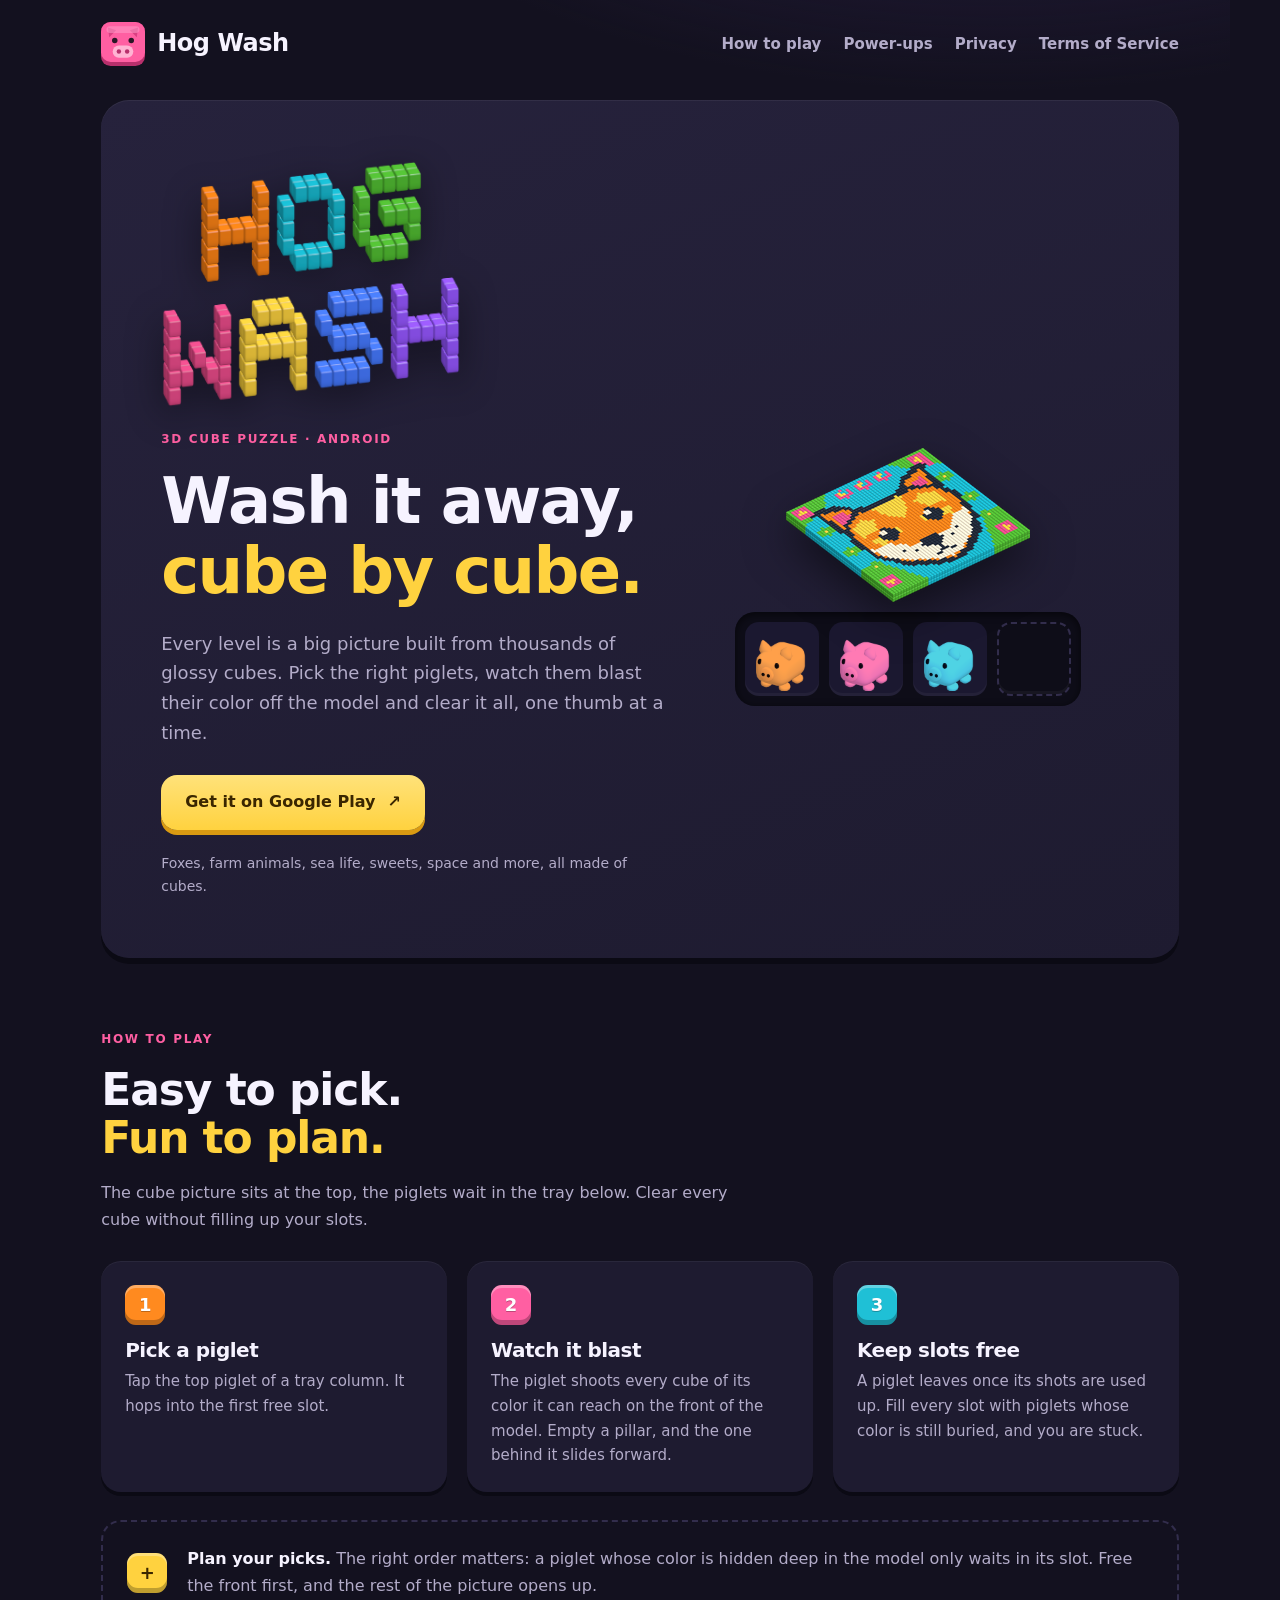
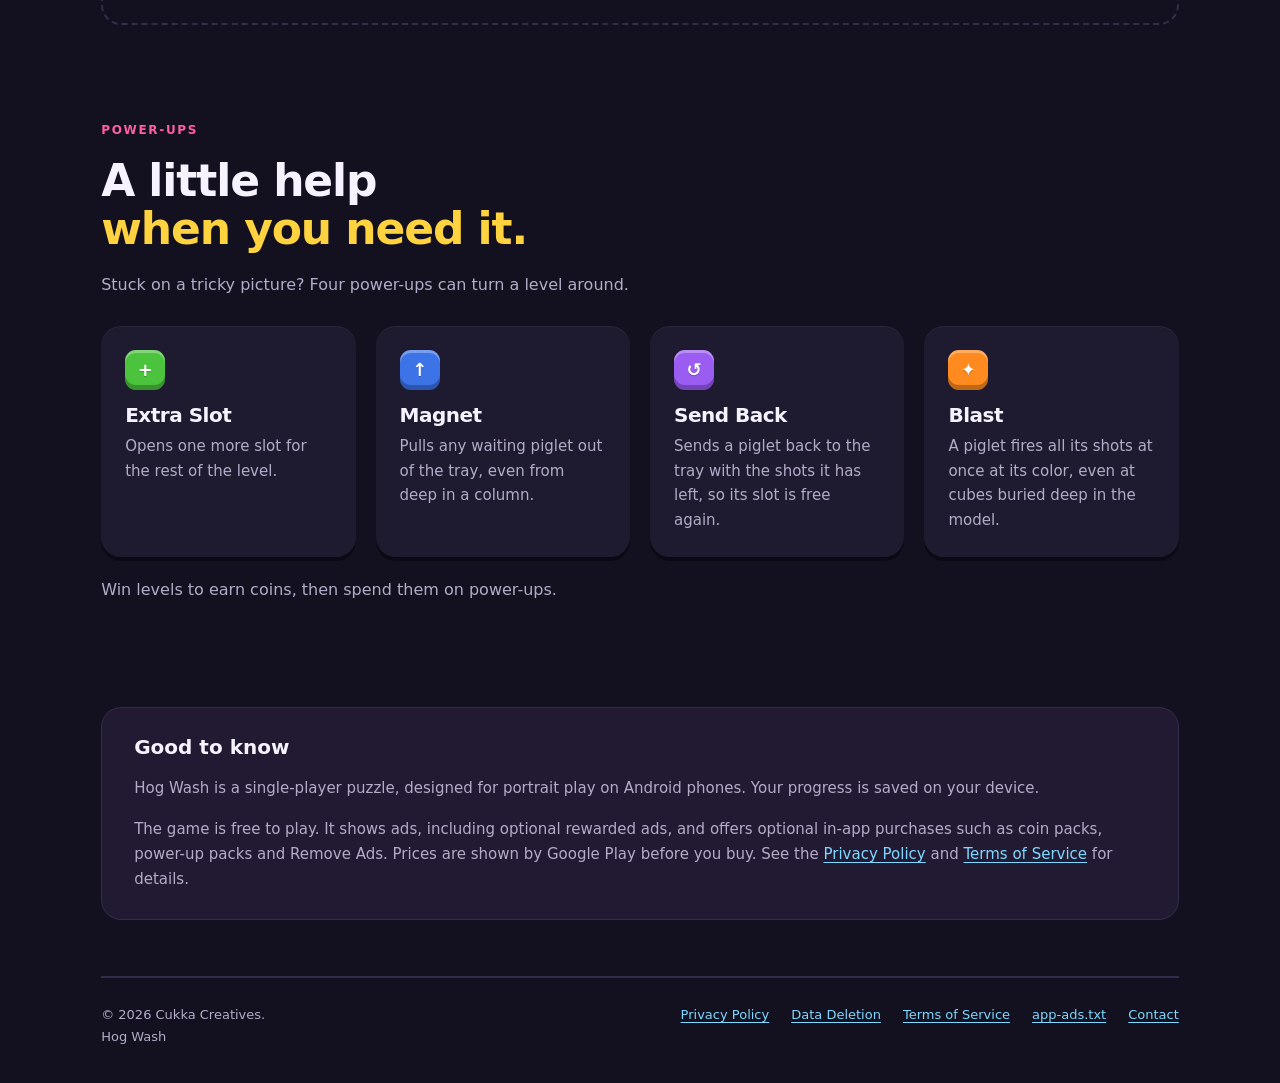
==== index.html @ 1f0ab9f9 "Add files via upload" ====
<!doctype html>
<html lang="en">
<head>
  <meta charset="utf-8" />
  <meta name="viewport" content="width=device-width, initial-scale=1" />
  <meta name="description" content="Hog Wash is a colorful 3D cube puzzle for Android. Send toy piglets into the slots and watch them blast big cube pictures apart, color by color." />
  <meta name="theme-color" content="#13111f" />
  <title>Hog Wash — Wash It Away, Cube by Cube</title>
  <link rel="icon" href="./pig.svg" type="image/svg+xml" />
  <link rel="stylesheet" href="./styles.css" />
</head>
<body>
  <a class="skip-link" href="#main">Skip to content</a>
  <header class="site-header">
    <a class="brand" href="./" aria-label="Hog Wash home">
      <img src="./pig.svg" alt="" width="44" height="44" />
      <span>Hog Wash</span>
    </a>
    <nav aria-label="Main navigation">
      <a href="#how-to-play">How to play</a>
      <a href="#power-ups">Power-ups</a>
      <a href="./privacy-policy.html">Privacy</a>
      <a href="./terms-of-service.html">Terms of Service</a>
    </nav>
  </header>
  <main id="main">
    <section class="hero" aria-labelledby="hero-title">
      <div>
        <img class="hero-logo" src="./images/logo.png" width="640" height="529" alt="Hog Wash logo built from colored cubes" />
        <p class="eyebrow">3D cube puzzle · Android</p>
        <h1 id="hero-title">Wash it away,<br /><span>cube by cube.</span></h1>
        <p class="lede">Every level is a big picture built from thousands of glossy cubes.
          Pick the right piglets, watch them blast their color off the model and clear it all,
          one thumb at a time.</p>
        <a class="button" href="https://play.google.com/store/apps/details?id=com.cukkacreatives.block.slide">Get it on Google Play <span aria-hidden="true">↗</span></a>
        <p class="hero-note">Foxes, farm animals, sea life, sweets, space and more, all made of cubes.</p>
      </div>
      <div class="hero-art" aria-label="A fox picture made of cubes above a row of slots holding three piglets" role="img">
        <img class="model" src="./images/fox.png" width="256" height="256" alt="" />
        <div class="slots" aria-hidden="true">
          <div class="slot"><div class="piglet orange"><img src="./images/piglet.png" alt="" width="64" height="64" /></div></div>
          <div class="slot"><div class="piglet pink"><img src="./images/piglet.png" alt="" width="64" height="64" /></div></div>
          <div class="slot"><div class="piglet cyan"><img src="./images/piglet.png" alt="" width="64" height="64" /></div></div>
          <div class="slot empty"></div>
        </div>
      </div>
    </section>

    <section class="steps" id="how-to-play" aria-labelledby="steps-title">
      <div class="section-heading">
        <p class="eyebrow">How to play</p>
        <h2 id="steps-title">Easy to pick.<br /><span>Fun to plan.</span></h2>
        <p>The cube picture sits at the top, the piglets wait in the tray below. Clear every cube without filling up your slots.</p>
      </div>
      <div class="card-grid">
        <article>
          <span class="badge orange" aria-hidden="true">1</span>
          <h3>Pick a piglet</h3>
          <p>Tap the top piglet of a tray column. It hops into the first free slot.</p>
        </article>
        <article>
          <span class="badge pink" aria-hidden="true">2</span>
          <h3>Watch it blast</h3>
          <p>The piglet shoots every cube of its color it can reach on the front of the model.
            Empty a pillar, and the one behind it slides forward.</p>
        </article>
        <article>
          <span class="badge cyan" aria-hidden="true">3</span>
          <h3>Keep slots free</h3>
          <p>A piglet leaves once its shots are used up. Fill every slot with piglets whose color is still buried, and you are stuck.</p>
        </article>
      </div>
      <div class="twist">
        <span class="badge yellow" aria-hidden="true">+</span>
        <p><strong>Plan your picks.</strong> The right order matters: a piglet whose color is
          hidden deep in the model only waits in its slot. Free the front first, and the
          rest of the picture opens up.</p>
      </div>
    </section>

    <section class="boosts" id="power-ups" aria-labelledby="boosts-title">
      <div class="section-heading">
        <p class="eyebrow">Power-ups</p>
        <h2 id="boosts-title">A little help<br /><span>when you need it.</span></h2>
        <p>Stuck on a tricky picture? Four power-ups can turn a level around.</p>
      </div>
      <div class="card-grid four">
        <article>
          <span class="badge green" aria-hidden="true">+</span>
          <h3>Extra Slot</h3>
          <p>Opens one more slot for the rest of the level.</p>
        </article>
        <article>
          <span class="badge blue" aria-hidden="true">↑</span>
          <h3>Magnet</h3>
          <p>Pulls any waiting piglet out of the tray, even from deep in a column.</p>
        </article>
        <article>
          <span class="badge purple" aria-hidden="true">↺</span>
          <h3>Send Back</h3>
          <p>Sends a piglet back to the tray with the shots it has left, so its slot is free again.</p>
        </article>
        <article>
          <span class="badge orange" aria-hidden="true">✦</span>
          <h3>Blast</h3>
          <p>A piglet fires all its shots at once at its color, even at cubes buried deep in the model.</p>
        </article>
      </div>
      <p class="coins">Win levels to earn coins, then spend them on power-ups.</p>
    </section>

    <aside class="notice" aria-labelledby="player-info-title">
      <h2 id="player-info-title">Good to know</h2>
      <p>Hog Wash is a single-player puzzle, designed for portrait play on Android phones.
        Your progress is saved on your device.</p>
      <p>The game is free to play. It shows ads, including optional rewarded ads, and offers
        optional in-app purchases such as coin packs, power-up packs and Remove Ads. Prices are
        shown by Google Play before you buy. See the <a href="./privacy-policy.html">Privacy Policy</a>
        and <a href="./terms-of-service.html">Terms of Service</a> for details.</p>
    </aside>
  </main>
  <footer>
    <p>© 2026 Cukka Creatives.<br />Hog Wash</p>
    <div>
      <a href="./privacy-policy.html">Privacy Policy</a>
      <a href="./privacy-policy.html#data-deletion">Data Deletion</a>
      <a href="./terms-of-service.html">Terms of Service</a>
      <a href="./app-ads.txt">app-ads.txt</a>
      <a href="mailto:cukkacreatives@gmail.com">Contact</a>
    </div>
  </footer>
</body>
</html>
---- styles.css ----
:root {
  color-scheme: dark;
  --background: #13111f;
  --surface: #1e1b30;
  --surface-2: #26223c;
  --ink: #f6f3ff;
  --muted: #b3acc9;
  --line: #322d4c;
  --pink: #ff5fa2;
  --pink-dark: #b8306c;
  --orange: #ff8a1f;
  --cyan: #1fc0d6;
  --green: #4cc33d;
  --blue: #3c74e8;
  --purple: #9b5cf2;
  --yellow: #ffd23f;
  --yellow-dark: #d99a12;
}
* { box-sizing: border-box; }
html { background: var(--background); scroll-padding-top: 24px; }
body { max-width: 1180px; min-height: 100vh; margin: 0 auto; padding: 0 clamp(16px, 4vw, 56px); color: var(--ink); background: radial-gradient(1200px 600px at 80% -10%, #2a1f45 0%, transparent 60%), var(--background); font-family: "Segoe UI", system-ui, -apple-system, sans-serif; line-height: 1.65; }
a { color: #7fd8ff; text-underline-offset: 3px; }
a:hover { color: var(--pink); }
a:focus-visible { outline: 3px solid var(--yellow); outline-offset: 4px; border-radius: 4px; }
.skip-link { position: absolute; top: -100px; padding: 12px; color: var(--ink); background: var(--surface); z-index: 5; }
.skip-link:focus { top: 12px; }
.site-header { display: flex; justify-content: space-between; align-items: center; gap: 24px; padding: 22px 0; }
.brand { display: inline-flex; align-items: center; gap: 12px; color: var(--ink); text-decoration: none; font-size: 24px; font-weight: 800; letter-spacing: -.02em; }
.brand:hover { color: var(--ink); }
.brand img { flex-shrink: 0; }
nav, footer div { display: flex; flex-wrap: wrap; gap: 10px 22px; }
nav a { color: var(--muted); font-size: 15px; font-weight: 600; text-decoration: none; }
nav a:hover, nav a[aria-current="page"] { color: var(--ink); text-decoration: underline; text-decoration-thickness: 3px; text-decoration-color: var(--pink); }
main { padding: 12px 0 56px; }

/* Hero */
.hero { display: grid; grid-template-columns: minmax(0, 1.2fr) minmax(0, 1fr); align-items: center; gap: 32px; padding: clamp(28px, 5vw, 60px); border-radius: 28px; background: linear-gradient(160deg, var(--surface-2), var(--surface)); box-shadow: 0 6px 0 #0b0a14, inset 0 1px 0 rgb(255 255 255 / .06); }
.hero-logo { display: block; width: min(100%, 300px); height: auto; margin: 0 0 22px; filter: drop-shadow(0 10px 18px rgb(0 0 0 / .45)); }
.eyebrow { margin: 0 0 16px; color: var(--pink); font-size: 12px; font-weight: 800; text-transform: uppercase; letter-spacing: .14em; }
h1, h2, h3 { line-height: 1.1; letter-spacing: -.025em; }
h1 { margin: 0; font-size: clamp(38px, 5.6vw, 64px); font-weight: 800; }
h1 span, h2 span { color: var(--yellow); }
h2 { margin: 0 0 18px; font-size: clamp(30px, 4vw, 44px); font-weight: 800; }
h3 { margin: 0 0 8px; font-size: 20px; font-weight: 700; }
p { margin: 0 0 16px; }
.lede { max-width: 520px; margin: 22px 0 28px; color: var(--muted); font-size: 18px; }
.button { display: inline-flex; align-items: center; gap: 12px; padding: 14px 24px; border-radius: 16px; color: #3a2600; background: linear-gradient(180deg, #ffe27a, var(--yellow)); box-shadow: 0 5px 0 var(--yellow-dark); font-size: 16px; font-weight: 800; text-decoration: none; }
.button:hover { color: #3a2600; background: #ffe68a; }
.button:active { transform: translateY(3px); box-shadow: 0 2px 0 var(--yellow-dark); }
.hero-note { margin: 22px 0 0; color: var(--muted); font-size: 14px; }

/* Hero art: a cube picture above a row of slots with piglets */
.hero-art { display: grid; justify-items: center; gap: 4px; }
.hero-art .model { width: min(100%, 256px); height: auto; filter: drop-shadow(0 16px 22px rgb(0 0 0 / .5)); }
.slots { display: flex; gap: 10px; padding: 10px; border-radius: 20px; background: #0e0d18; box-shadow: inset 0 2px 8px rgb(0 0 0 / .6); }
.slot { display: grid; place-items: center; width: 74px; height: 74px; border-radius: 14px; background: #1b1830; box-shadow: inset 0 -3px 0 rgb(255 255 255 / .04); }
.slot.empty { border: 2px dashed var(--line); background: transparent; }
.piglet { position: relative; width: 64px; height: 64px; }
.piglet img { display: block; width: 100%; height: 100%; }
@supports ((mask-image: url("x.png")) or (-webkit-mask-image: url("x.png"))) {
  .piglet { background: var(--tint, #ffffff); -webkit-mask: url("./images/piglet.png") center / contain no-repeat; mask: url("./images/piglet.png") center / contain no-repeat; }
  .piglet img { mix-blend-mode: multiply; }
}
.piglet.pink { --tint: #ff7ab4; }
.piglet.orange { --tint: #ffa04a; }
.piglet.cyan { --tint: #4fd3e4; }

/* Sections */
.steps, .boosts { padding: 72px 0 24px; }
.section-heading { max-width: 640px; }
.section-heading > p:last-child { color: var(--muted); }
.card-grid { display: grid; grid-template-columns: repeat(3, minmax(0, 1fr)); gap: 20px; margin-top: 28px; }
.card-grid.four { grid-template-columns: repeat(4, minmax(0, 1fr)); }
.card-grid article { padding: 24px; border-radius: 20px; background: var(--surface); box-shadow: 0 4px 0 #0b0a14, inset 0 1px 0 rgb(255 255 255 / .05); }
.card-grid p { margin: 0; color: var(--muted); font-size: 15px; }
.badge { display: inline-grid; place-items: center; width: 40px; height: 40px; margin-bottom: 14px; border-radius: 11px; color: #fff; font-size: 18px; font-weight: 800; box-shadow: inset 0 -5px 0 rgb(0 0 0 / .25), inset 0 3px 0 rgb(255 255 255 / .3); text-shadow: 0 1px 0 rgb(0 0 0 / .25); }
.badge.pink { background: var(--pink); }
.badge.orange { background: var(--orange); }
.badge.cyan { background: var(--cyan); }
.badge.green { background: var(--green); }
.badge.blue { background: var(--blue); }
.badge.purple { background: var(--purple); }
.badge.yellow { background: var(--yellow); color: #3a2600; text-shadow: none; }
.twist { display: grid; grid-template-columns: auto 1fr; gap: 20px; align-items: center; margin-top: 28px; padding: 24px; border: 2px dashed var(--line); border-radius: 20px; }
.twist .badge { margin: 0; }
.twist p { margin: 0; color: var(--muted); }
.twist strong { color: var(--ink); }
.coins { margin-top: 20px; color: var(--muted); }
.notice { margin-top: 64px; padding: 28px 32px; border-radius: 20px; background: #221a33; border: 1px solid var(--line); }
.notice h2 { font-size: 20px; letter-spacing: 0; }
.notice p { color: var(--muted); font-size: 15px; }
.notice p:last-child { margin-bottom: 0; }

/* Legal pages */
.legal { max-width: 820px; margin: 0 auto; padding: 40px 0 72px; overflow-wrap: anywhere; }
.legal h1 { margin-bottom: 20px; font-size: clamp(34px, 6vw, 54px); }
.legal h2 { margin: 36px 0 14px; padding-bottom: 10px; border-bottom: 2px solid var(--line); font-size: 21px; letter-spacing: 0; }
.legal p, .legal li { color: #d3cde6; }
.legal li + li { margin-top: 8px; }

footer { display: flex; justify-content: space-between; align-items: flex-start; gap: 28px; padding: 26px 0 36px; border-top: 2px solid var(--line); color: var(--muted); font-size: 13px; }
footer p { margin: 0; }
footer div { justify-content: flex-end; }
@media (max-width: 900px) {
  .card-grid.four { grid-template-columns: repeat(2, minmax(0, 1fr)); }
}
@media (max-width: 680px) {
  .site-header { align-items: flex-start; flex-direction: column; gap: 12px; }
  .hero { grid-template-columns: 1fr; padding: 28px 20px; text-align: center; }
  .hero-logo { width: 220px; margin-inline: auto; }
  .lede { margin-inline: auto; }
  .hero-art .model { width: 220px; }
  .slot { width: 64px; height: 64px; }
  .piglet { width: 54px; height: 54px; }
  .card-grid, .card-grid.four { grid-template-columns: 1fr; }
  .steps, .boosts { padding-top: 52px; }
  .twist { grid-template-columns: 1fr; }
  .notice { margin-top: 36px; padding: 24px 20px; }
  footer { flex-direction: column; gap: 16px; }
  footer div { justify-content: flex-start; }
}
@media (prefers-reduced-motion: no-preference) {
  html { scroll-behavior: smooth; }
  .button { transition: background-color 150ms ease, transform 80ms ease; }
}
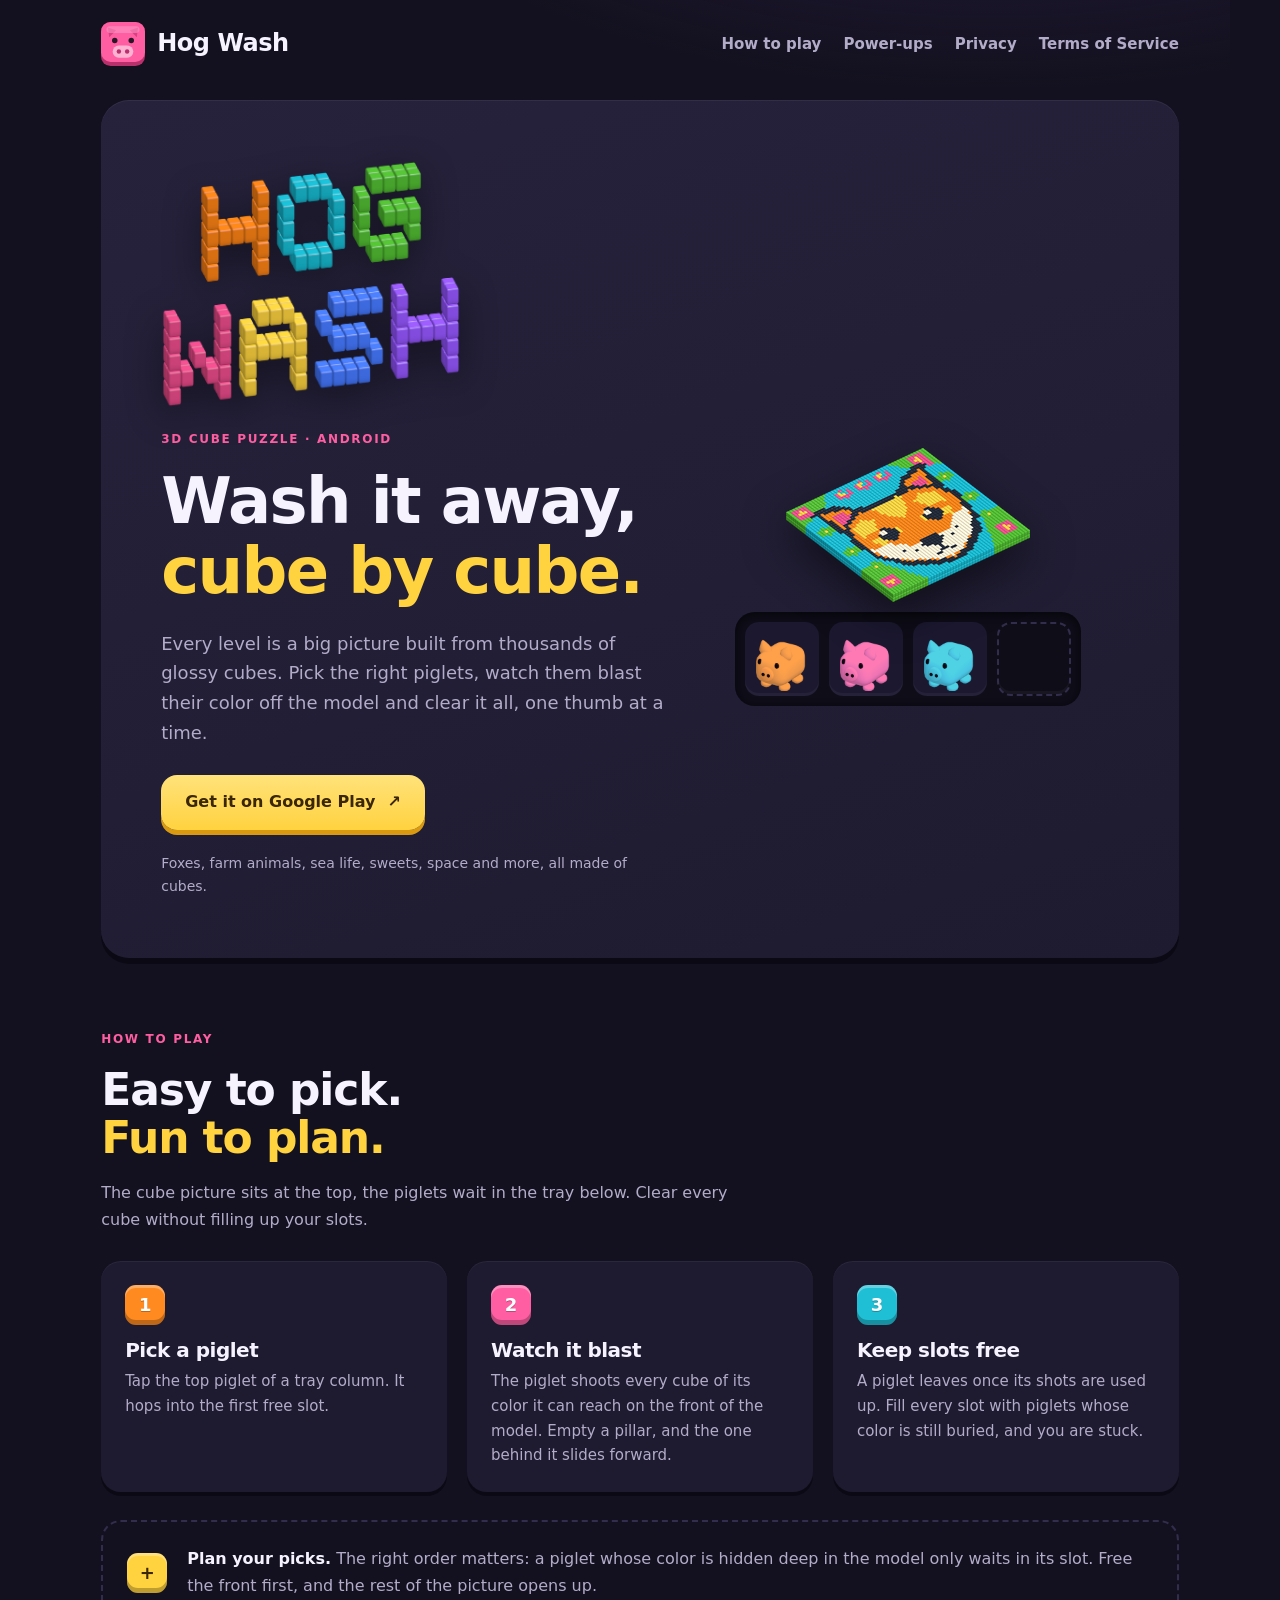
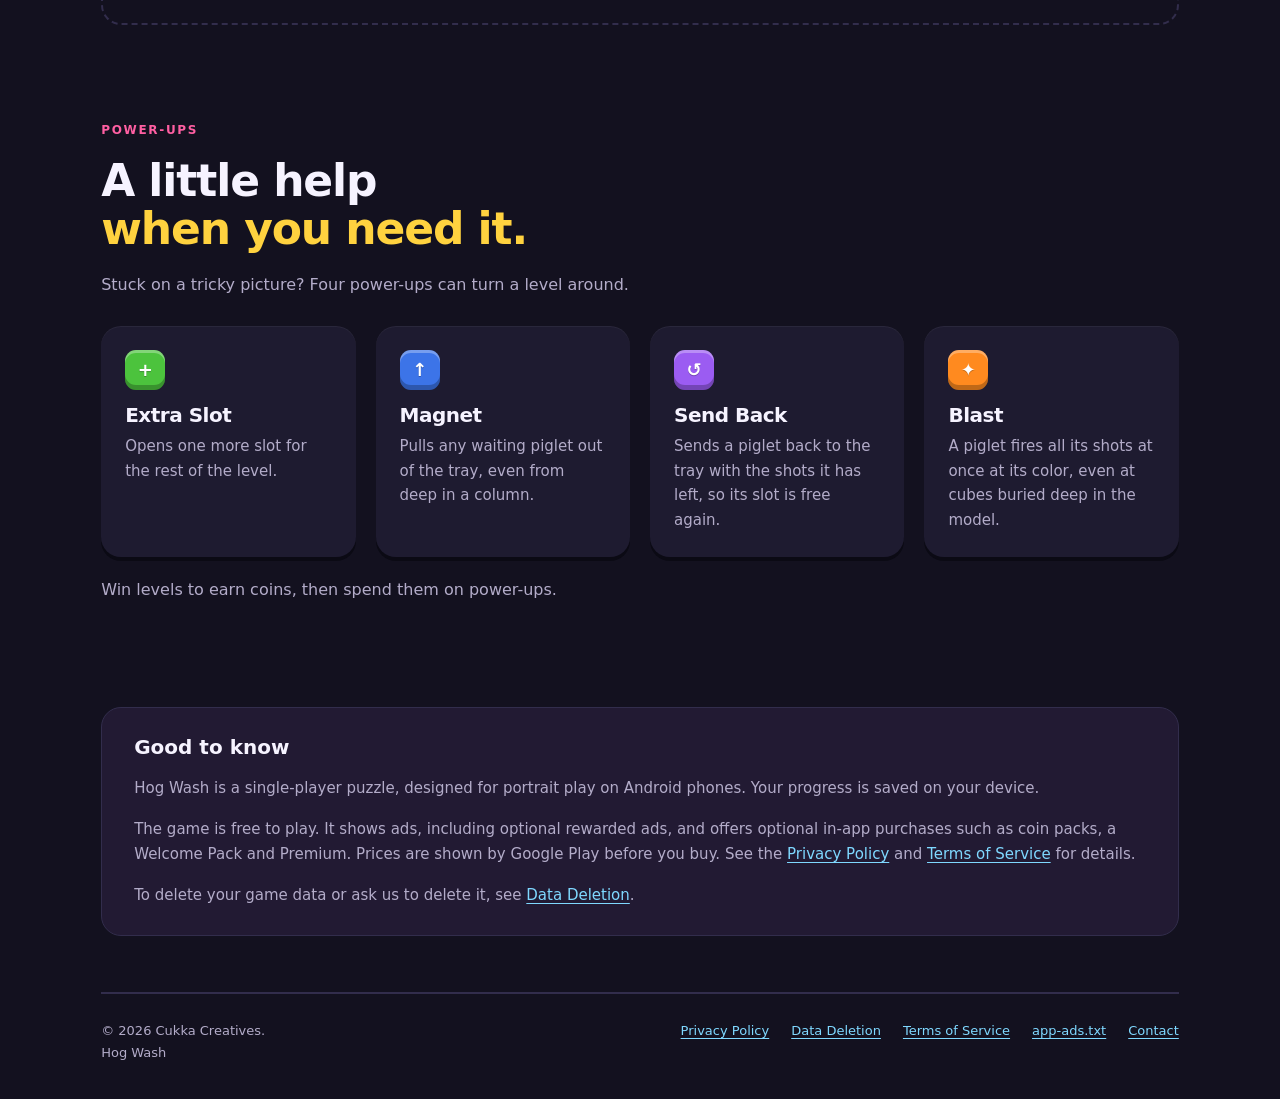
==== commit 0574d858: "Add files via upload" ====
--- a/index.html
+++ b/index.html
@@ -32,7 +32,7 @@
         <p class="lede">Every level is a big picture built from thousands of glossy cubes.
           Pick the right piglets, watch them blast their color off the model and clear it all,
           one thumb at a time.</p>
-        <a class="button" href="https://play.google.com/store/apps/details?id=com.cukkacreatives.block.slide">Get it on Google Play <span aria-hidden="true">↗</span></a>
+        <a class="button" href="https://play.google.com/store/apps/details?id=com.cukkacreatives.piggy.pop">Get it on Google Play <span aria-hidden="true">↗</span></a>
         <p class="hero-note">Foxes, farm animals, sea life, sweets, space and more, all made of cubes.</p>
       </div>
       <div class="hero-art" aria-label="A fox picture made of cubes above a row of slots holding three piglets" role="img">
@@ -114,16 +114,18 @@
       <p>Hog Wash is a single-player puzzle, designed for portrait play on Android phones.
         Your progress is saved on your device.</p>
       <p>The game is free to play. It shows ads, including optional rewarded ads, and offers
-        optional in-app purchases such as coin packs, power-up packs and Remove Ads. Prices are
+        optional in-app purchases such as coin packs, a Welcome Pack and Premium. Prices are
         shown by Google Play before you buy. See the <a href="./privacy-policy.html">Privacy Policy</a>
         and <a href="./terms-of-service.html">Terms of Service</a> for details.</p>
+      <p>To delete your game data or ask us to delete it, see
+        <a href="./data-deletion.html">Data Deletion</a>.</p>
     </aside>
   </main>
   <footer>
     <p>© 2026 Cukka Creatives.<br />Hog Wash</p>
     <div>
       <a href="./privacy-policy.html">Privacy Policy</a>
-      <a href="./privacy-policy.html#data-deletion">Data Deletion</a>
+      <a href="./data-deletion.html">Data Deletion</a>
       <a href="./terms-of-service.html">Terms of Service</a>
       <a href="./app-ads.txt">app-ads.txt</a>
       <a href="mailto:cukkacreatives@gmail.com">Contact</a>
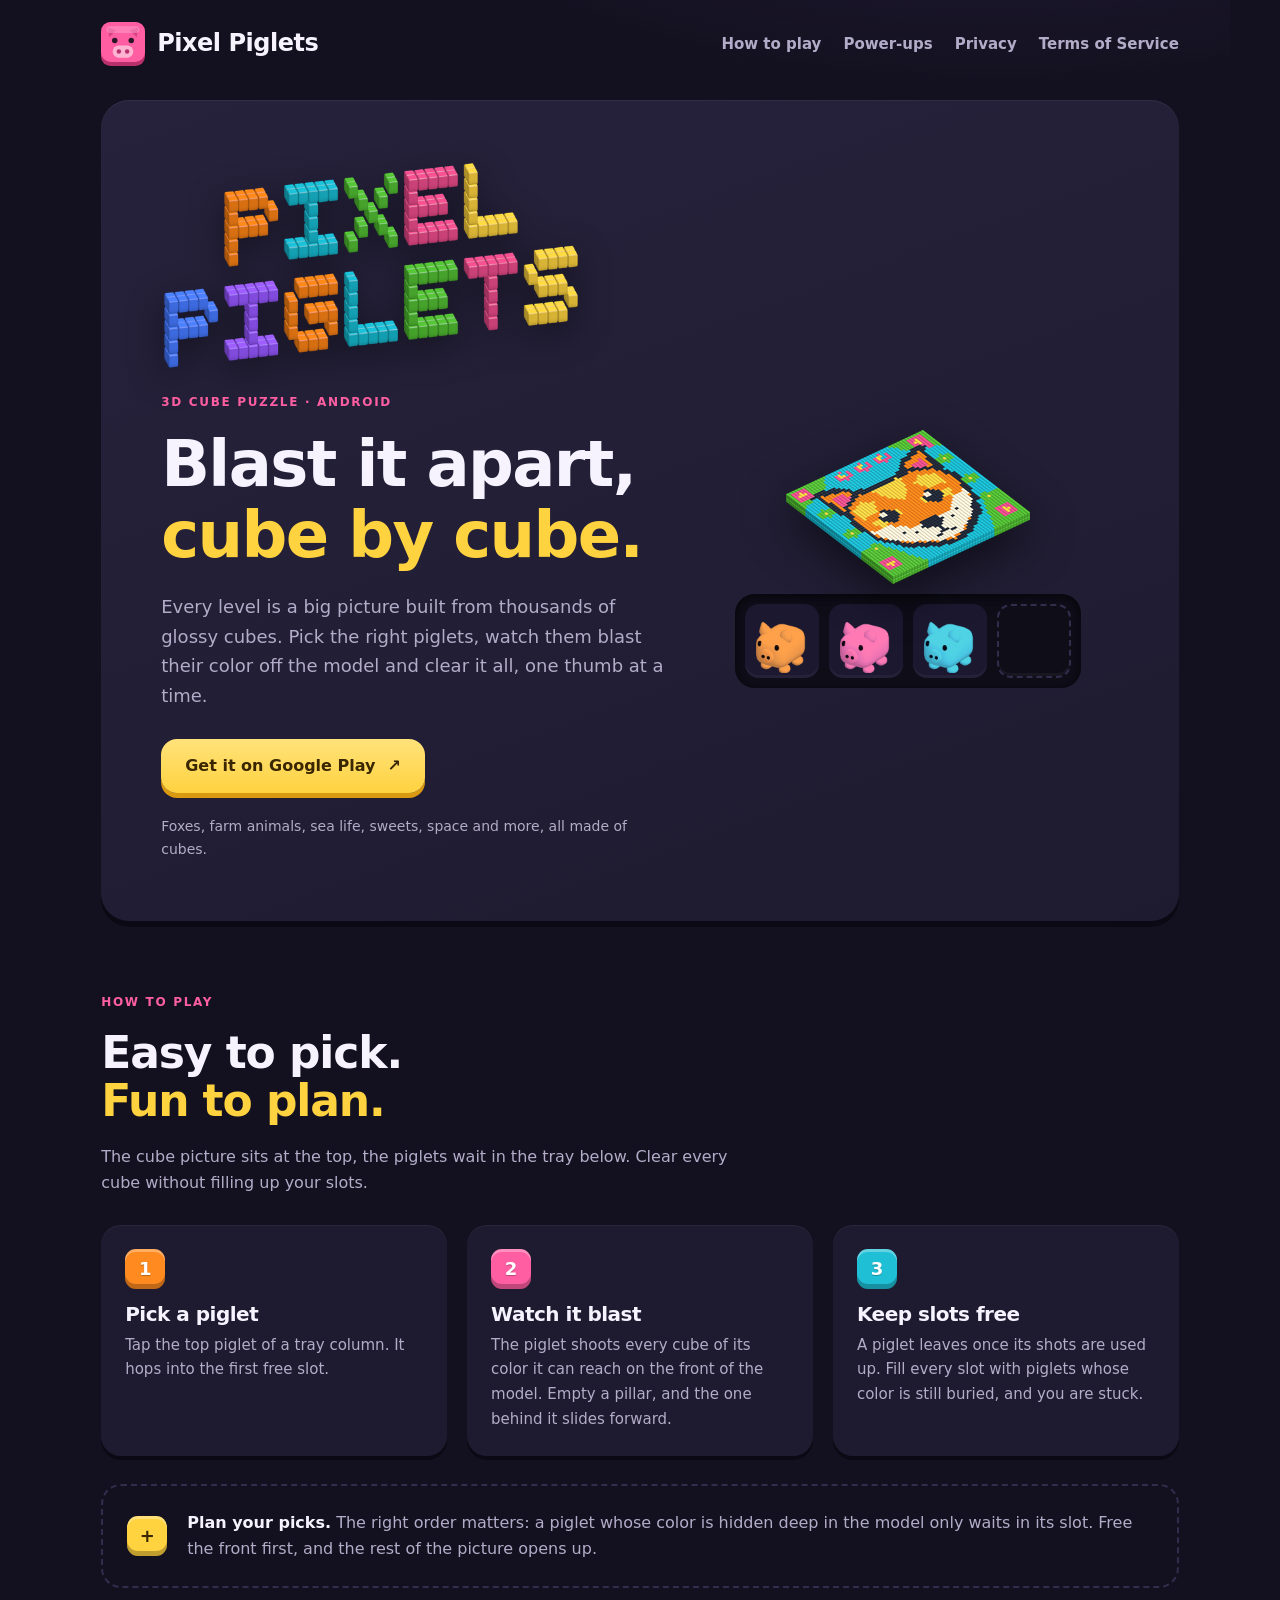
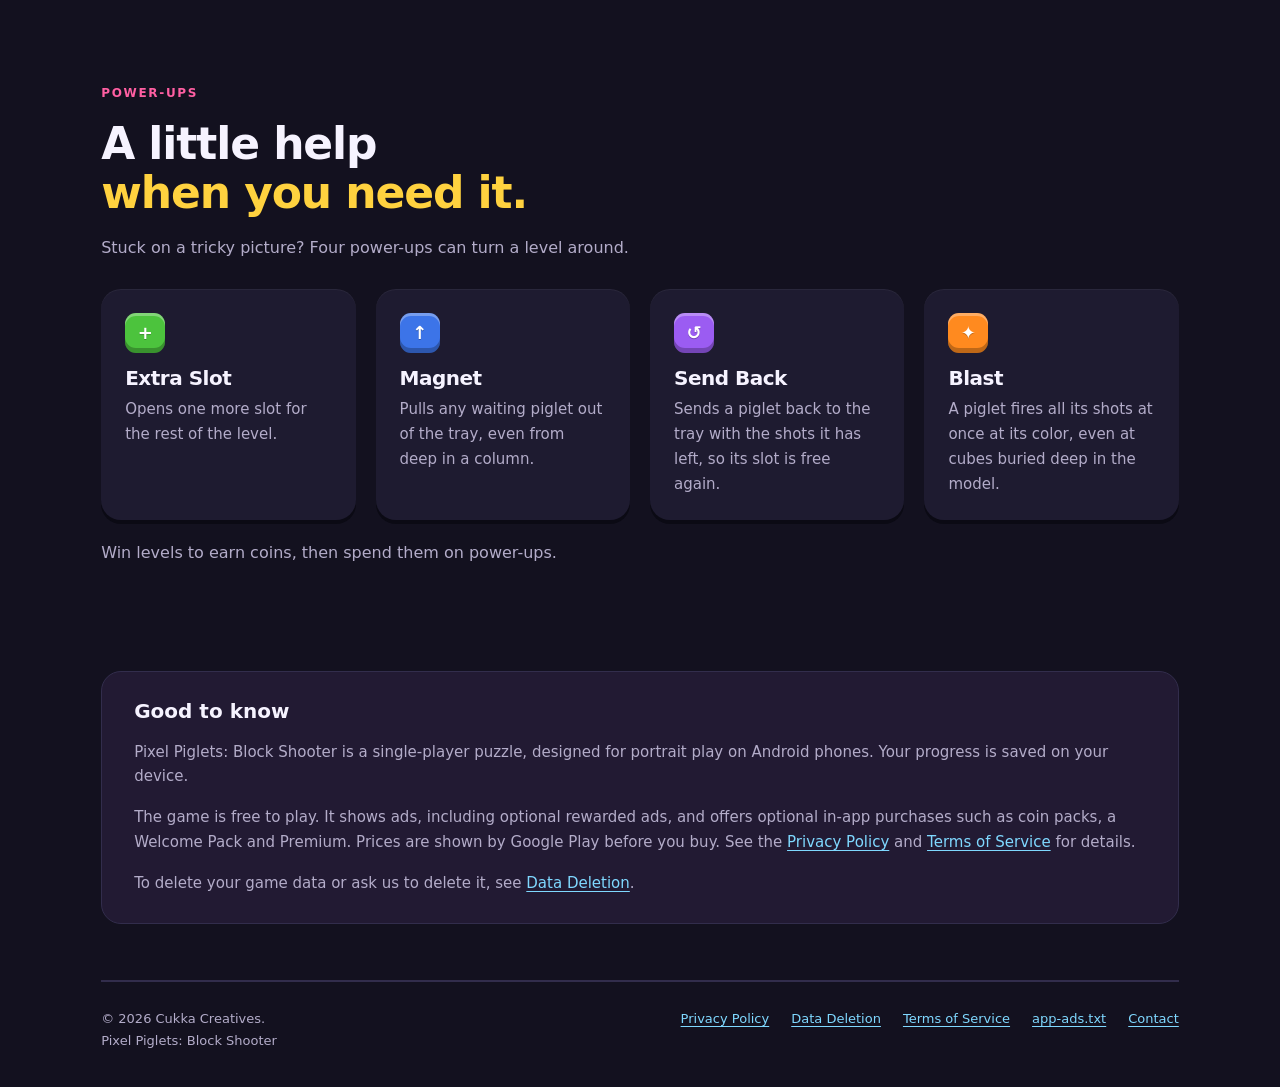
==== commit 1e3611a3: "Add files via upload" ====
--- a/index.html
+++ b/index.html
@@ -3,18 +3,18 @@
 <head>
   <meta charset="utf-8" />
   <meta name="viewport" content="width=device-width, initial-scale=1" />
-  <meta name="description" content="Hog Wash is a colorful 3D cube puzzle for Android. Send toy piglets into the slots and watch them blast big cube pictures apart, color by color." />
+  <meta name="description" content="Pixel Piglets: Block Shooter is a colorful 3D cube puzzle for Android. Send toy piglets into the slots and watch them blast big cube pictures apart, color by color." />
   <meta name="theme-color" content="#13111f" />
-  <title>Hog Wash — Wash It Away, Cube by Cube</title>
+  <title>Pixel Piglets: Block Shooter — Blast It Apart, Cube by Cube</title>
   <link rel="icon" href="./pig.svg" type="image/svg+xml" />
   <link rel="stylesheet" href="./styles.css" />
 </head>
 <body>
   <a class="skip-link" href="#main">Skip to content</a>
   <header class="site-header">
-    <a class="brand" href="./" aria-label="Hog Wash home">
+    <a class="brand" href="./" aria-label="Pixel Piglets home">
       <img src="./pig.svg" alt="" width="44" height="44" />
-      <span>Hog Wash</span>
+      <span>Pixel Piglets</span>
     </a>
     <nav aria-label="Main navigation">
       <a href="#how-to-play">How to play</a>
@@ -26,9 +26,9 @@
   <main id="main">
     <section class="hero" aria-labelledby="hero-title">
       <div>
-        <img class="hero-logo" src="./images/logo.png" width="640" height="529" alt="Hog Wash logo built from colored cubes" />
+        <img class="hero-logo" src="./images/logo.png" width="640" height="322" alt="Pixel Piglets logo built from colored cubes" />
         <p class="eyebrow">3D cube puzzle · Android</p>
-        <h1 id="hero-title">Wash it away,<br /><span>cube by cube.</span></h1>
+        <h1 id="hero-title">Blast it apart,<br /><span>cube by cube.</span></h1>
         <p class="lede">Every level is a big picture built from thousands of glossy cubes.
           Pick the right piglets, watch them blast their color off the model and clear it all,
           one thumb at a time.</p>
@@ -111,7 +111,7 @@
 
     <aside class="notice" aria-labelledby="player-info-title">
       <h2 id="player-info-title">Good to know</h2>
-      <p>Hog Wash is a single-player puzzle, designed for portrait play on Android phones.
+      <p>Pixel Piglets: Block Shooter is a single-player puzzle, designed for portrait play on Android phones.
         Your progress is saved on your device.</p>
       <p>The game is free to play. It shows ads, including optional rewarded ads, and offers
         optional in-app purchases such as coin packs, a Welcome Pack and Premium. Prices are
@@ -122,7 +122,7 @@
     </aside>
   </main>
   <footer>
-    <p>© 2026 Cukka Creatives.<br />Hog Wash</p>
+    <p>© 2026 Cukka Creatives.<br />Pixel Piglets: Block Shooter</p>
     <div>
       <a href="./privacy-policy.html">Privacy Policy</a>
       <a href="./data-deletion.html">Data Deletion</a>
--- a/styles.css
+++ b/styles.css
@@ -35,7 +35,7 @@
 
 /* Hero */
 .hero { display: grid; grid-template-columns: minmax(0, 1.2fr) minmax(0, 1fr); align-items: center; gap: 32px; padding: clamp(28px, 5vw, 60px); border-radius: 28px; background: linear-gradient(160deg, var(--surface-2), var(--surface)); box-shadow: 0 6px 0 #0b0a14, inset 0 1px 0 rgb(255 255 255 / .06); }
-.hero-logo { display: block; width: min(100%, 300px); height: auto; margin: 0 0 22px; filter: drop-shadow(0 10px 18px rgb(0 0 0 / .45)); }
+.hero-logo { display: block; width: min(100%, 420px); height: auto; margin: 0 0 22px; filter: drop-shadow(0 10px 18px rgb(0 0 0 / .45)); }
 .eyebrow { margin: 0 0 16px; color: var(--pink); font-size: 12px; font-weight: 800; text-transform: uppercase; letter-spacing: .14em; }
 h1, h2, h3 { line-height: 1.1; letter-spacing: -.025em; }
 h1 { margin: 0; font-size: clamp(38px, 5.6vw, 64px); font-weight: 800; }
@@ -107,7 +107,7 @@
 @media (max-width: 680px) {
   .site-header { align-items: flex-start; flex-direction: column; gap: 12px; }
   .hero { grid-template-columns: 1fr; padding: 28px 20px; text-align: center; }
-  .hero-logo { width: 220px; margin-inline: auto; }
+  .hero-logo { width: 300px; margin-inline: auto; }
   .lede { margin-inline: auto; }
   .hero-art .model { width: 220px; }
   .slot { width: 64px; height: 64px; }
